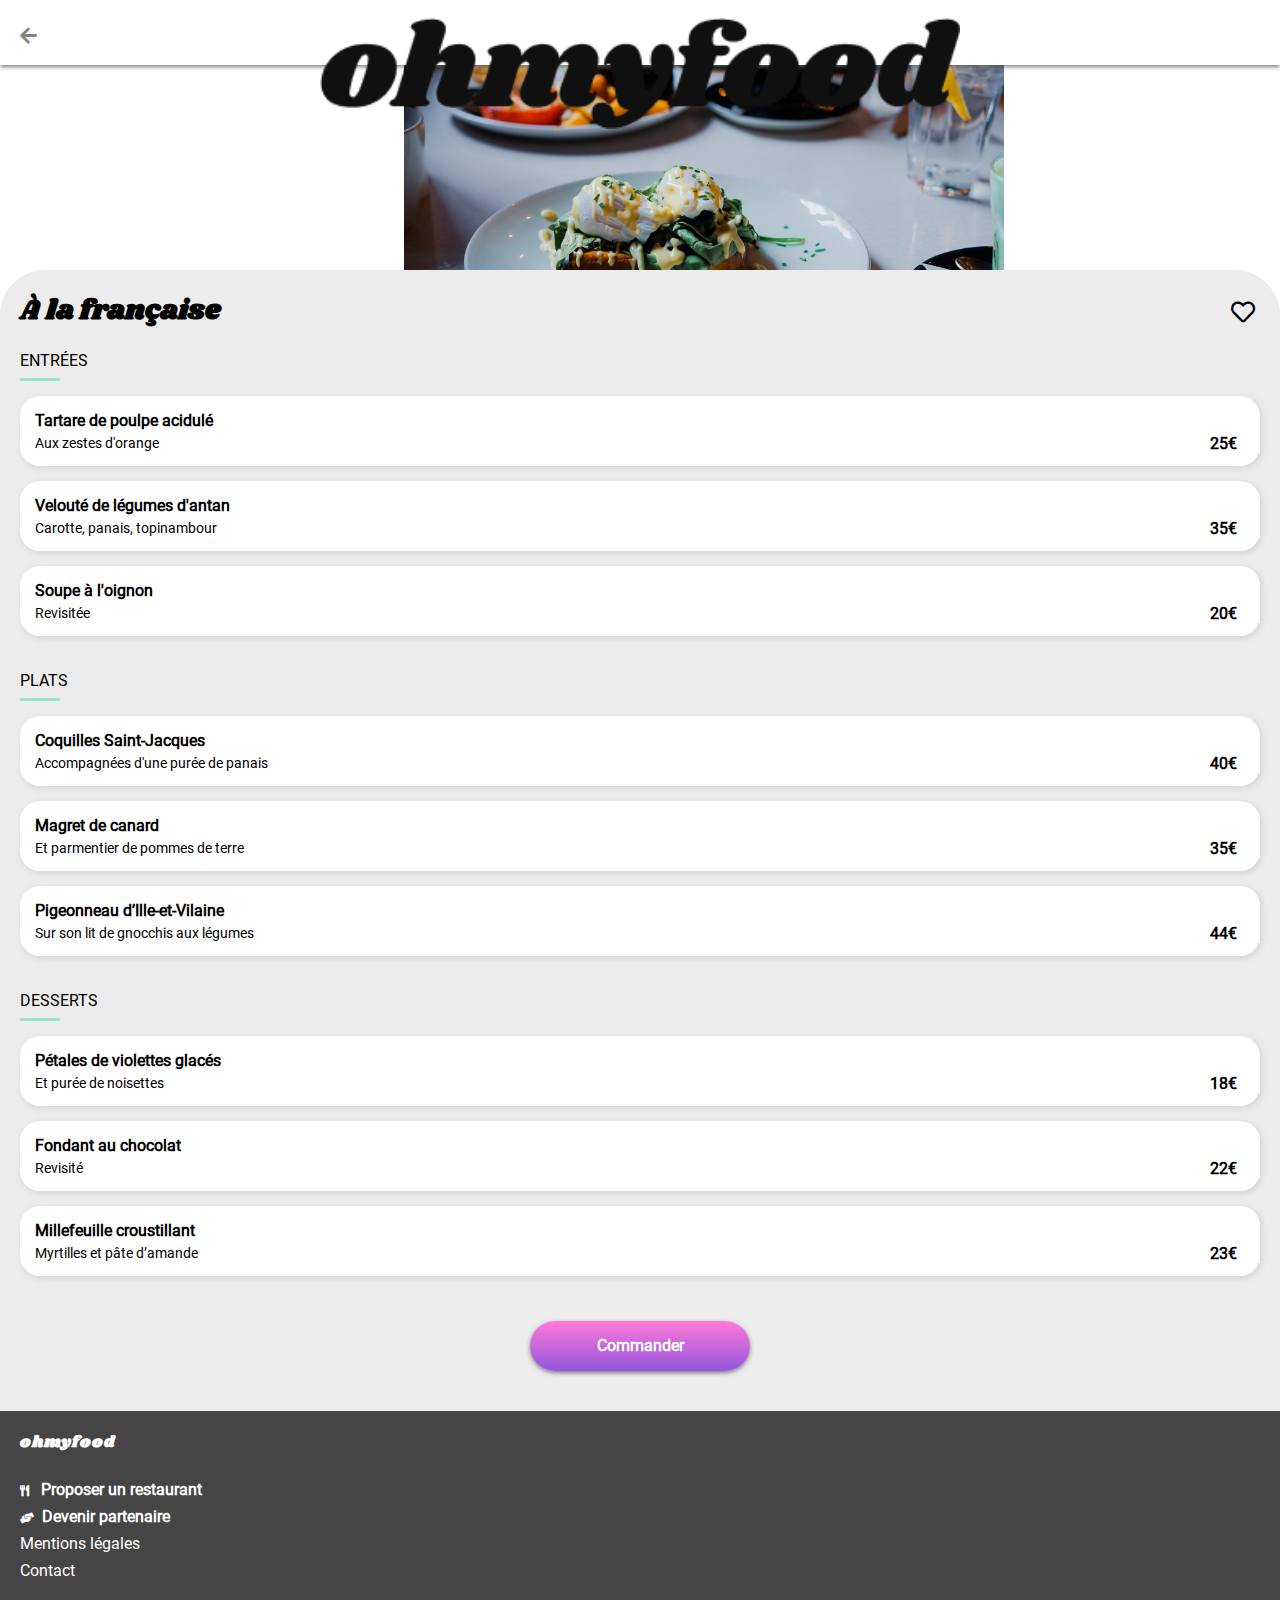
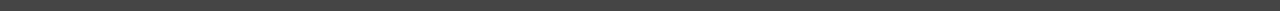
==== menu-alafrancaise.html @ ebbbd43d "pages css ok sauf icone check" ====
<!DOCTYPE html>
<html>
    <head>
        <meta charset="utf-8" />
        <meta name="viewport" content="width=device-width" />
        <link href="style.css" rel="stylesheet"/>
        <link href="font\fontawesome-free-5.15.1-web\css\all.css" rel="stylesheet"/>
        <title>À la française</title>
    </head>

<body>
    <header class="header-omf">
        <a href="index.html" class="header-omf__arrow"><i class="fas fa-arrow-left"></i></a> 
        <a href="#"><img src="img/img-logo.png" class="header-omf__logo"/></a>
    </header>

    <section class="underheader-omf">
            <img src="img/3-a-la-francaise-2.jpg" class="underheader-omf__picture"> 
    </section>                

    <section class="fond-gris-menu">
        <aside class="page-restaurant">

            <h1 class="page-restaurant__title">À la française</h1>
            <i class="far fa-heart"></i>
            <i class="fas fa-heart"></i>
            
            <article class="page-menu">
                <div class="page-menu__title">
                    <h2 class="page-menu__text">entrées</h2>
                    <div class="page-menu__line"></div>
                </div>
                <div class="page-menu__bloc">
                    <a href="#" class="page-menu__link">
                        <p class="page-menu__plat">Tartare de poulpe acidulé</p>
                        <p class="page-menu__accompagnement">Aux zestes d'orange</p>
                        <p class="page-menu__prix">25€</p>
                        <div class="page-menu__check">
                            <i class="fas fa-check-circle"></i>
                        </div>
                    </a>
                </div>
                <div class="page-menu__bloc">
                    <a href="#" class="page-menu__link">
                        <p class="page-menu__plat">Velouté de légumes d'antan</p>
                        <p class="page-menu__accompagnement">Carotte, panais, topinambour</p>
                        <p class="page-menu__prix">35€</p>
                        <div class="page-menu__check">
                            <i class="fas fa-check-circle"></i>
                        </div>
                    </a>
                </div>
                <div class="page-menu__bloc">
                    <a href="#" class="page-menu__link">
                        <p class="page-menu__plat">Soupe à l'oignon</p>
                        <p class="page-menu__accompagnement">Revisitée</p>
                        <p class="page-menu__prix">20€</p>
                        <div class="page-menu__check">
                            <i class="fas fa-check-circle"></i>
                        </div>
                    </a>
                </div>
            </article>

            <article class="page-menu">
                <div class="page-menu__title">
                    <h2 class="page-menu__text">plats</h2>
                    <div class="page-menu__line"></div>
                </div>
                <div class="page-menu__bloc">
                    <a href="#" class="page-menu__link">
                        <p class="page-menu__plat">Coquilles Saint-Jacques</p>
                        <p class="page-menu__accompagnement">Accompagnées d'une purée de panais</p>
                        <p class="page-menu__prix">40€</p>
                        <div class="page-menu__check">
                            <i class="fas fa-check-circle"></i>
                        </div>
                    </a>
                </div>
                <div class="page-menu__bloc">
                    <a href="#" class="page-menu__link">
                        <p class="page-menu__plat">Magret de canard</p>
                        <p class="page-menu__accompagnement">Et parmentier de pommes de terre</p>
                        <p class="page-menu__prix">35€</p>
                        <div class="page-menu__check">
                            <i class="fas fa-check-circle"></i>
                        </div>
                    </a>
                </div>
                <div class="page-menu__bloc">
                    <a href="#" class="page-menu__link">
                        <p class="page-menu__plat">Pigeonneau d’Ille-et-Vilaine</p>
                        <p class="page-menu__accompagnement">Sur son lit de gnocchis aux légumes</p>
                        <p class="page-menu__prix">44€</p>
                        <div class="page-menu__check">
                            <i class="fas fa-check-circle"></i>
                        </div>
                    </a>
                </div>
            </article>

            <article class="page-menu">
                <div class="page-menu__title">
                    <h2 class="page-menu__text">desserts</h2>
                    <div class="page-menu__line"></div>
                </div>
                <div class="page-menu__bloc">
                    <a href="#" class="page-menu__link">
                        <p class="page-menu__plat">Pétales de violettes glacés</p>
                        <p class="page-menu__accompagnement">Et purée de noisettes</p>
                        <p class="page-menu__prix">18€</p>
                        <div class="page-menu__check">
                            <i class="fas fa-check-circle"></i>
                        </div>
                    </a>
                </div>
                <div class="page-menu__bloc">
                    <a href="#" class="page-menu__link">
                        <p class="page-menu__plat">Fondant au chocolat</p>
                        <p class="page-menu__accompagnement">Revisité</p>
                        <p class="page-menu__prix">22€</p>
                        <div class="page-menu__check">
                            <i class="fas fa-check-circle"></i>
                        </div>
                    </a>
                </div>
                <div class="page-menu__bloc">
                    <a href="#" class="page-menu__link">
                        <p class="page-menu__plat">Millefeuille croustillant</p>
                        <p class="page-menu__accompagnement">Myrtilles et pâte d’amande</p>
                        <p class="page-menu__prix">23€</p>
                        <div class="page-menu__check">
                            <i class="fas fa-check-circle"></i>
                        </div>
                    </a>
                </div>
            </article>
        </aside>

        <a href="#" class="omf-btn">
            <p class="omf-btn__title">Commander</p> 
        </a>

    </section>

    <footer class="footer-omf">
        <div class="footer-omf__bloc">
            <h4 class="footer-omf__title">ohmyfood</h4>
            <p class="footer-omf__bloctext"><a href="#" class="footer-omf__bloclink"><i class="fas fa-utensils"></i> Proposer un restaurant</a></p>
            <p class="footer-omf__bloctext"><a href="#" class="footer-omf__bloclink"><i class="fas fa-hands-helping"></i>Devenir partenaire</a></p>
            <p class="footer-omf__bloctext"><a href="#" class="footer-omf__bloclinklight">Mentions légales</a></p>
            <p class="footer-omf__bloctext"></p><a href="#" class="footer-omf__bloclinklight">Contact</a></p>
        </div>
    </footer>
</body>
</html>
---- style.css ----
.header-omf {
  position: absolute;
  background: white;
  width: 100%;
  height: 65px;
  box-shadow: 0 2px 4px #636363cc;
}
.header-omf__arrow {
  text-decoration: none;
  color: #636363cc;
  font-weight: bold;
  font-size: 1.2rem;
  position: absolute;
  top: 25px;
  left: 20px;
}
.header-omf__arrow:hover {
  color: rgba(0, 0, 0, 0.8);
}
.header-omf__logo {
  display: block;
  margin: auto;
  margin-top: 18px;
  width: 50%;
}

.underheader-omf {
  overflow: hidden;
  height: 320px;
}
.underheader-omf__picture {
  height: 400px;
  width: 110%;
  object-fit: scale-down;
}

.under-header {
  background: #ececec;
  height: 410px;
}

.location {
  background: #d3d3d3;
}
.location__link {
  height: 100px;
  display: flex;
  align-items: flex-end;
  padding-bottom: 15px;
  margin-left: 100px;
  text-decoration: none;
  color: black;
  font-weight: bold;
  font-size: 1rem;
}
.location__text {
  margin: 0;
  margin-left: 20px;
}
.location .fas {
  margin-bottom: 2px;
}

.bloc-accroche__title {
  width: 250px;
  text-align: center;
  margin: 40px auto 20px auto;
}
.bloc-accroche__text {
  font-weight: normal;
  font-size: 1.1rem;
  text-align: center;
  margin: 0;
}

.bloc-title {
  font-weight: bold;
  font-size: 1.5rem;
  margin: 0;
}

.bloc-fonctionnement {
  height: 400px;
  padding-bottom: 40px;
  margin: 0px 20px;
  display: flex;
  flex-direction: column;
  justify-content: space-around;
}

.onglet-fonct {
  text-decoration: none;
  display: flex;
  align-items: center;
  background: #ececec;
  height: 80px;
  border-radius: 20px;
  margin-left: 10px;
  box-shadow: 2px 2px 7px #d3d3d3;
}
.onglet-fonct__ball {
  position: relative;
  margin-left: -10px;
  height: 27px;
  width: 27px;
  background: #9356DC;
  border-radius: 20px;
}
.onglet-fonct .fas {
  width: 15px;
  height: 15px;
  color: #636363cc;
  margin-left: 20px;
}
.onglet-fonct__numb {
  margin: 3px 0 0 9px;
  font-weight: bold;
  color: white;
}
.onglet-fonct__text {
  text-decoration: none;
  color: black;
  font-weight: bold;
  font-size: 1rem;
  margin-left: 18px;
}
.onglet-fonct:hover {
  background: #f2eafb;
}
.onglet-fonct:hover .fas {
  color: #9356DC;
}

.fond-gris {
  background: #ececec;
}
.fond-gris__withbr {
  border-radius: 20px;
}

.bloc-restaurant {
  height: 1150px;
  margin: 0px 20px;
  padding-bottom: 50px;
  display: flex;
  flex-direction: column;
  justify-content: space-around;
}

.bloc-title {
  margin-top: 40px;
}

.rest-prev {
  position: relative;
  background: white;
  height: 250px;
  border-radius: 20px;
  box-shadow: 2px 2px 7px #d3d3d3;
}
.rest-prev__link {
  text-decoration: none;
  color: black;
}
.rest-prev__card {
  overflow: hidden;
  height: 70%;
}
.rest-prev--cardpicture {
  border-radius: 20px 20px 0px 0px;
  width: 100%;
  height: 100%;
  object-fit: cover;
}
.rest-prev__new {
  position: absolute;
  right: 15px;
  top: 15px;
  background: #99E2D0;
  height: 30px;
  width: 80px;
  border-radius: 2px;
}
.rest-prev__newtext {
  font-size: 0.9rem;
  text-align: center;
  color: #278870;
  margin-top: 5px;
}
.rest-prev__title {
  margin: 15px 0px 5px 15px;
  font-weight: bold;
  font-size: 1rem;
}
.rest-prev__place {
  margin: 0px 0px 0px 15px;
  font-weight: normal;
  font-size: 1rem;
}
.rest-prev .far {
  font-size: 1.5rem;
  position: absolute;
  right: 25px;
  bottom: 25px;
}
.rest-prev .fas {
  font-size: 1.5rem;
  position: absolute;
  right: 25px;
  bottom: 25px;
  color: #9356DC;
  opacity: 0;
}
.rest-prev .fas:hover {
  opacity: 1;
}

.fond-gris-menu {
  position: relative;
  background-color: #ececec;
  border-radius: 45px 45px 0px 0px;
  margin-top: -50px;
  padding-bottom: 10px;
}

.page-restaurant {
  margin: 0px 20px;
}
.page-restaurant__title {
  font-family: "Shrikhand";
  font-size: 1.75rem;
  margin: 0;
  padding-top: 20px;
}
.page-restaurant .far {
  font-size: 1.5rem;
  position: absolute;
  right: 25px;
  bottom: none;
  top: 30px;
}
.page-restaurant .fas {
  font-size: 1.5rem;
  position: absolute;
  right: 25px;
  bottom: none;
  top: 30px;
  color: #9356DC;
  opacity: 0;
}
.page-restaurant .fas:hover {
  opacity: 1;
}

.page-menu {
  display: flex;
  flex-direction: column;
  height: auto;
}
.page-menu__title {
  margin-bottom: 15px;
}
.page-menu__text {
  text-transform: uppercase;
  font-size: 1rem;
  font-weight: normal;
  margin: 20px 0px 8px 0px;
}
.page-menu__line {
  background-color: #99E2D0;
  margin: 0;
  height: 3px;
  width: 40px;
}
.page-menu__bloc {
  margin-bottom: 15px;
  background: white;
  height: 70px;
  border-radius: 20px;
  box-shadow: 2px 2px 7px #d3d3d3;
  position: relative;
}
.page-menu__link {
  text-decoration: none;
  color: black;
  font-weight: bold;
  font-size: 1rem;
}
.page-menu__link:hover .page-menu__check {
  opacity: 1;
}
.page-menu__link:hover .page-menu__prix {
  right: 60px;
}
.page-menu__plat {
  margin: 15px 0px 5px 15px;
  font-weight: bold;
  font-size: 1rem;
}
.page-menu__accompagnement {
  margin: 0px 0px 0px 15px;
  font-weight: normal;
  font-size: 0.85rem;
  overflow-x: hidden;
}
.page-menu__prix {
  background-color: white;
  width: 50px;
  position: absolute;
  right: 0px;
  top: 22px;
}
.page-menu__check {
  position: absolute;
  background-color: #99E2D0;
  top: 0;
  bottom: 0;
  right: 0;
  width: 65px;
  border-radius: 0px 20px 20px 0px;
  opacity: 0;
}
.page-menu .fa-check-circle {
  color: white;
  opacity: 1;
}

.footer-omf {
  background: rgba(23, 23, 23, 0.8);
  height: 200px;
}
.footer-omf__bloc {
  margin: 0px 20px;
}
.footer-omf__title {
  color: white;
  font-family: "Shrikhand";
  letter-spacing: 0.05rem;
  margin: 0;
  padding: 20px 0px 18px 0px;
}
.footer-omf__bloctext {
  margin: 8px 0;
}
.footer-omf__bloctext .fas {
  font-size: 0.7rem;
  margin-right: 8px;
}
.footer-omf__bloclink {
  text-decoration: none;
  color: white;
  font-weight: bold;
  font-size: 1rem;
}
.footer-omf__bloclinklight {
  text-decoration: none;
  color: white;
  font-weight: normal;
  font-size: 1rem;
}

.omf-btn {
  display: block;
  text-decoration: none;
  width: 220px;
  height: 50px;
  margin: 30px auto;
  border-radius: 30px;
  background: linear-gradient(#FF79DA, #9356DC);
  box-shadow: 0 2px 4px #636363cc;
}
.omf-btn__title {
  text-align: center;
  padding-top: 15px;
  color: white;
  font-weight: bold;
}
.omf-btn:hover {
  background: #9356DC;
}

@font-face {
  font-family: "Roboto";
  src: url("font/Roboto-Regular.ttf");
  src: url("font/Roboto-Regular.ttf") format("truetype");
  font-weight: normal;
  font-style: normal;
}
@font-face {
  font-family: "Shrikhand";
  src: url("font/Shrikhand-Regular.ttf");
  src: url("font/Shrikhand-Regular.ttf") format("truetype");
  font-weight: lighter;
  font-style: normal;
}
body {
  font-family: "Roboto";
  width: 100%;
  margin: auto;
}

/*# sourceMappingURL=style.css.map */
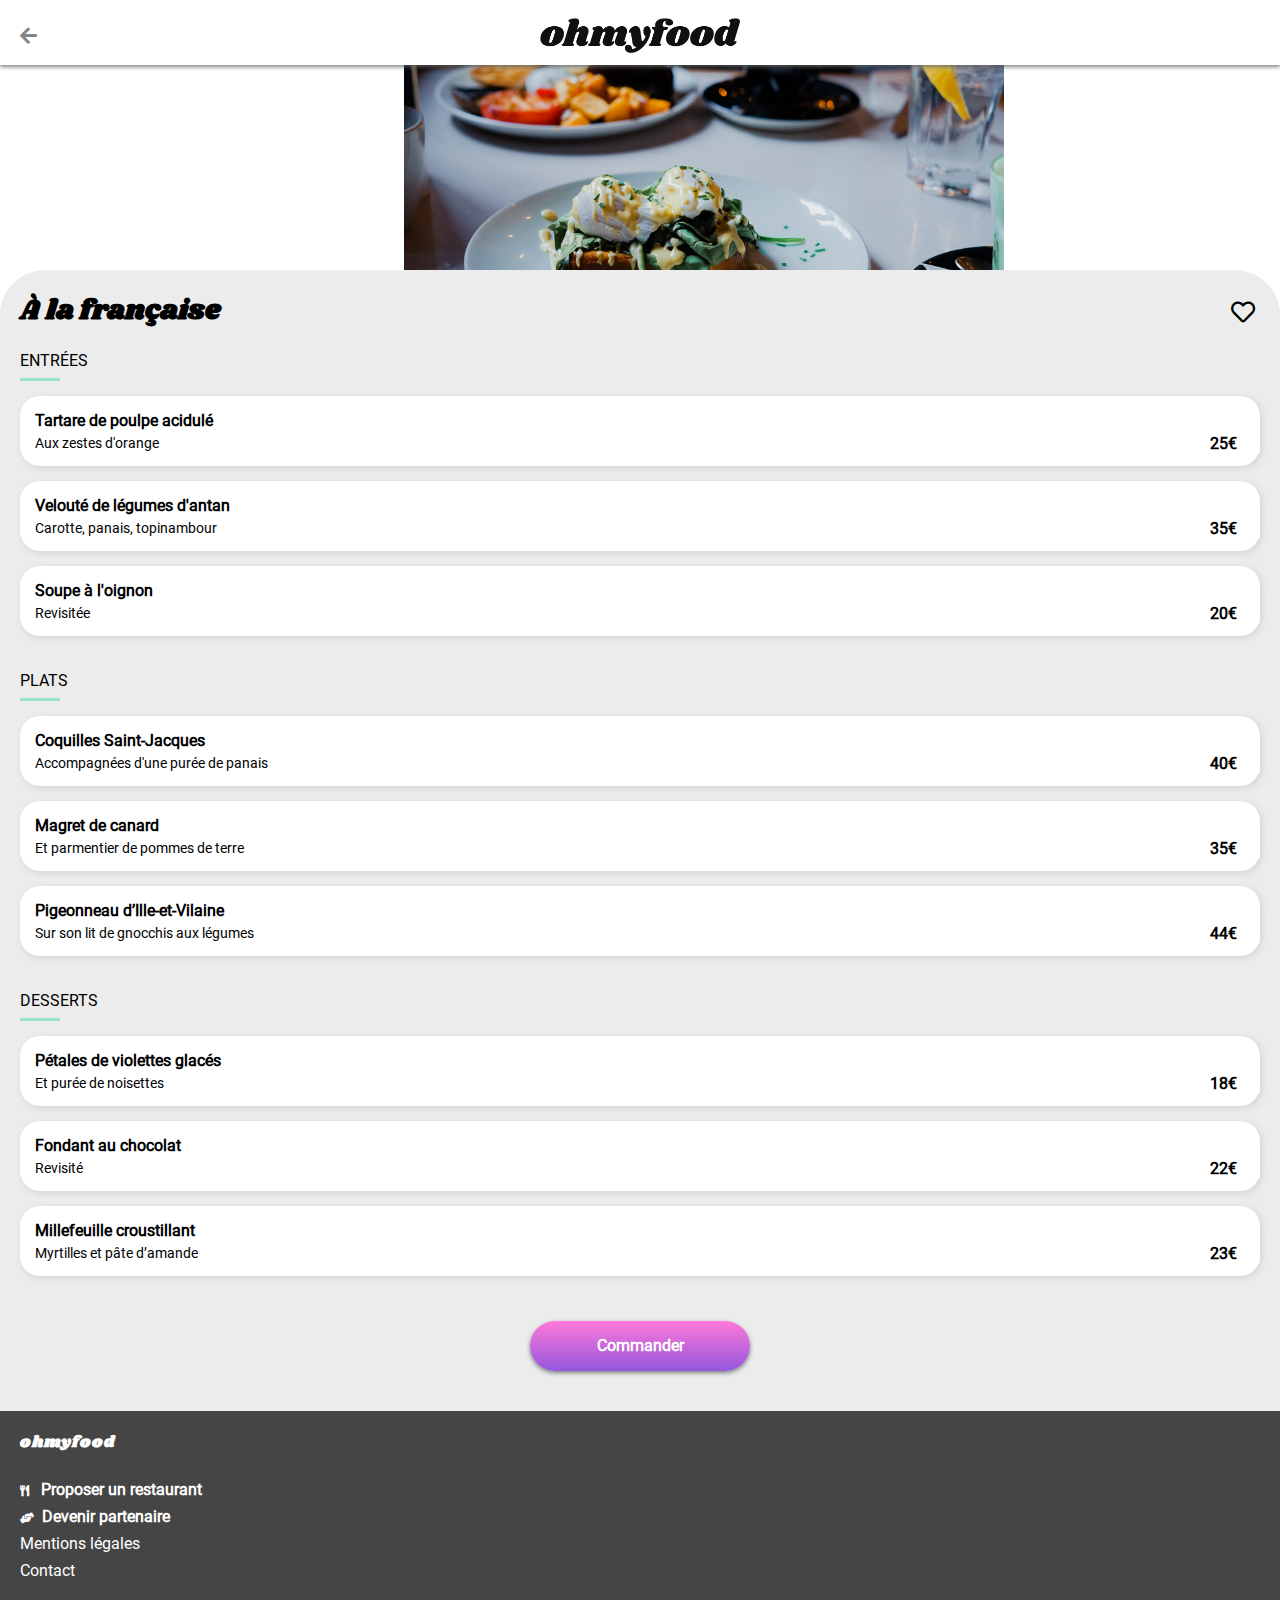
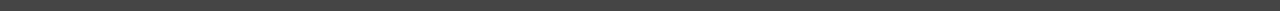
==== commit c7af8bd5: "start animation" ====
--- a/menu-alafrancaise.html
+++ b/menu-alafrancaise.html
@@ -31,34 +31,28 @@
                     <div class="page-menu__line"></div>
                 </div>
                 <div class="page-menu__bloc">
-                    <a href="#" class="page-menu__link">
                         <p class="page-menu__plat">Tartare de poulpe acidulé</p>
                         <p class="page-menu__accompagnement">Aux zestes d'orange</p>
                         <p class="page-menu__prix">25€</p>
                         <div class="page-menu__check">
                             <i class="fas fa-check-circle"></i>
                         </div>
-                    </a>
                 </div>
                 <div class="page-menu__bloc">
-                    <a href="#" class="page-menu__link">
                         <p class="page-menu__plat">Velouté de légumes d'antan</p>
                         <p class="page-menu__accompagnement">Carotte, panais, topinambour</p>
                         <p class="page-menu__prix">35€</p>
                         <div class="page-menu__check">
                             <i class="fas fa-check-circle"></i>
                         </div>
-                    </a>
                 </div>
                 <div class="page-menu__bloc">
-                    <a href="#" class="page-menu__link">
                         <p class="page-menu__plat">Soupe à l'oignon</p>
                         <p class="page-menu__accompagnement">Revisitée</p>
                         <p class="page-menu__prix">20€</p>
                         <div class="page-menu__check">
                             <i class="fas fa-check-circle"></i>
                         </div>
-                    </a>
                 </div>
             </article>
 
@@ -68,34 +62,28 @@
                     <div class="page-menu__line"></div>
                 </div>
                 <div class="page-menu__bloc">
-                    <a href="#" class="page-menu__link">
                         <p class="page-menu__plat">Coquilles Saint-Jacques</p>
                         <p class="page-menu__accompagnement">Accompagnées d'une purée de panais</p>
                         <p class="page-menu__prix">40€</p>
                         <div class="page-menu__check">
                             <i class="fas fa-check-circle"></i>
                         </div>
-                    </a>
                 </div>
                 <div class="page-menu__bloc">
-                    <a href="#" class="page-menu__link">
                         <p class="page-menu__plat">Magret de canard</p>
                         <p class="page-menu__accompagnement">Et parmentier de pommes de terre</p>
                         <p class="page-menu__prix">35€</p>
                         <div class="page-menu__check">
                             <i class="fas fa-check-circle"></i>
                         </div>
-                    </a>
                 </div>
                 <div class="page-menu__bloc">
-                    <a href="#" class="page-menu__link">
                         <p class="page-menu__plat">Pigeonneau d’Ille-et-Vilaine</p>
                         <p class="page-menu__accompagnement">Sur son lit de gnocchis aux légumes</p>
                         <p class="page-menu__prix">44€</p>
                         <div class="page-menu__check">
                             <i class="fas fa-check-circle"></i>
                         </div>
-                    </a>
                 </div>
             </article>
 
@@ -105,34 +93,28 @@
                     <div class="page-menu__line"></div>
                 </div>
                 <div class="page-menu__bloc">
-                    <a href="#" class="page-menu__link">
                         <p class="page-menu__plat">Pétales de violettes glacés</p>
                         <p class="page-menu__accompagnement">Et purée de noisettes</p>
                         <p class="page-menu__prix">18€</p>
                         <div class="page-menu__check">
                             <i class="fas fa-check-circle"></i>
                         </div>
-                    </a>
                 </div>
                 <div class="page-menu__bloc">
-                    <a href="#" class="page-menu__link">
                         <p class="page-menu__plat">Fondant au chocolat</p>
                         <p class="page-menu__accompagnement">Revisité</p>
                         <p class="page-menu__prix">22€</p>
                         <div class="page-menu__check">
                             <i class="fas fa-check-circle"></i>
                         </div>
-                    </a>
                 </div>
                 <div class="page-menu__bloc">
-                    <a href="#" class="page-menu__link">
                         <p class="page-menu__plat">Millefeuille croustillant</p>
                         <p class="page-menu__accompagnement">Myrtilles et pâte d’amande</p>
                         <p class="page-menu__prix">23€</p>
                         <div class="page-menu__check">
                             <i class="fas fa-check-circle"></i>
                         </div>
-                    </a>
                 </div>
             </article>
         </aside>
--- a/style.css
+++ b/style.css
@@ -21,7 +21,7 @@
   display: block;
   margin: auto;
   margin-top: 18px;
-  width: 50%;
+  width: 200px;
 }
 
 .underheader-omf {
@@ -70,7 +70,7 @@
   font-weight: normal;
   font-size: 1.1rem;
   text-align: center;
-  margin: 0;
+  margin: 0 20px;
 }
 
 .bloc-title {
@@ -197,13 +197,13 @@
   font-weight: normal;
   font-size: 1rem;
 }
-.rest-prev .far {
+.rest-prev .far.fa-heart {
   font-size: 1.5rem;
   position: absolute;
   right: 25px;
   bottom: 25px;
 }
-.rest-prev .fas {
+.rest-prev .fas.fa-heart {
   font-size: 1.5rem;
   position: absolute;
   right: 25px;
@@ -211,7 +211,7 @@
   color: #9356DC;
   opacity: 0;
 }
-.rest-prev .fas:hover {
+.rest-prev .fas.fa-heart:hover {
   opacity: 1;
 }
 
@@ -232,14 +232,14 @@
   margin: 0;
   padding-top: 20px;
 }
-.page-restaurant .far {
+.page-restaurant .far.fa-heart {
   font-size: 1.5rem;
   position: absolute;
   right: 25px;
   bottom: none;
   top: 30px;
 }
-.page-restaurant .fas {
+.page-restaurant .fas.fa-heart {
   font-size: 1.5rem;
   position: absolute;
   right: 25px;
@@ -248,7 +248,7 @@
   color: #9356DC;
   opacity: 0;
 }
-.page-restaurant .fas:hover {
+.page-restaurant .fas.fa-heart:hover {
   opacity: 1;
 }
 
@@ -280,16 +280,10 @@
   box-shadow: 2px 2px 7px #d3d3d3;
   position: relative;
 }
-.page-menu__link {
-  text-decoration: none;
-  color: black;
-  font-weight: bold;
-  font-size: 1rem;
-}
-.page-menu__link:hover .page-menu__check {
+.page-menu__bloc:hover .page-menu__check {
   opacity: 1;
 }
-.page-menu__link:hover .page-menu__prix {
+.page-menu__bloc:hover .page-menu__prix {
   right: 60px;
 }
 .page-menu__plat {
@@ -301,9 +295,10 @@
   margin: 0px 0px 0px 15px;
   font-weight: normal;
   font-size: 0.85rem;
-  overflow-x: hidden;
+  overflow: hidden;
 }
 .page-menu__prix {
+  font-weight: bold;
   background-color: white;
   width: 50px;
   position: absolute;
@@ -320,7 +315,11 @@
   border-radius: 0px 20px 20px 0px;
   opacity: 0;
 }
-.page-menu .fa-check-circle {
+.page-menu .fas.fa-check-circle {
+  position: absolute;
+  left: 20px;
+  top: 25px;
+  font-size: 1.5rem;
   color: white;
   opacity: 1;
 }
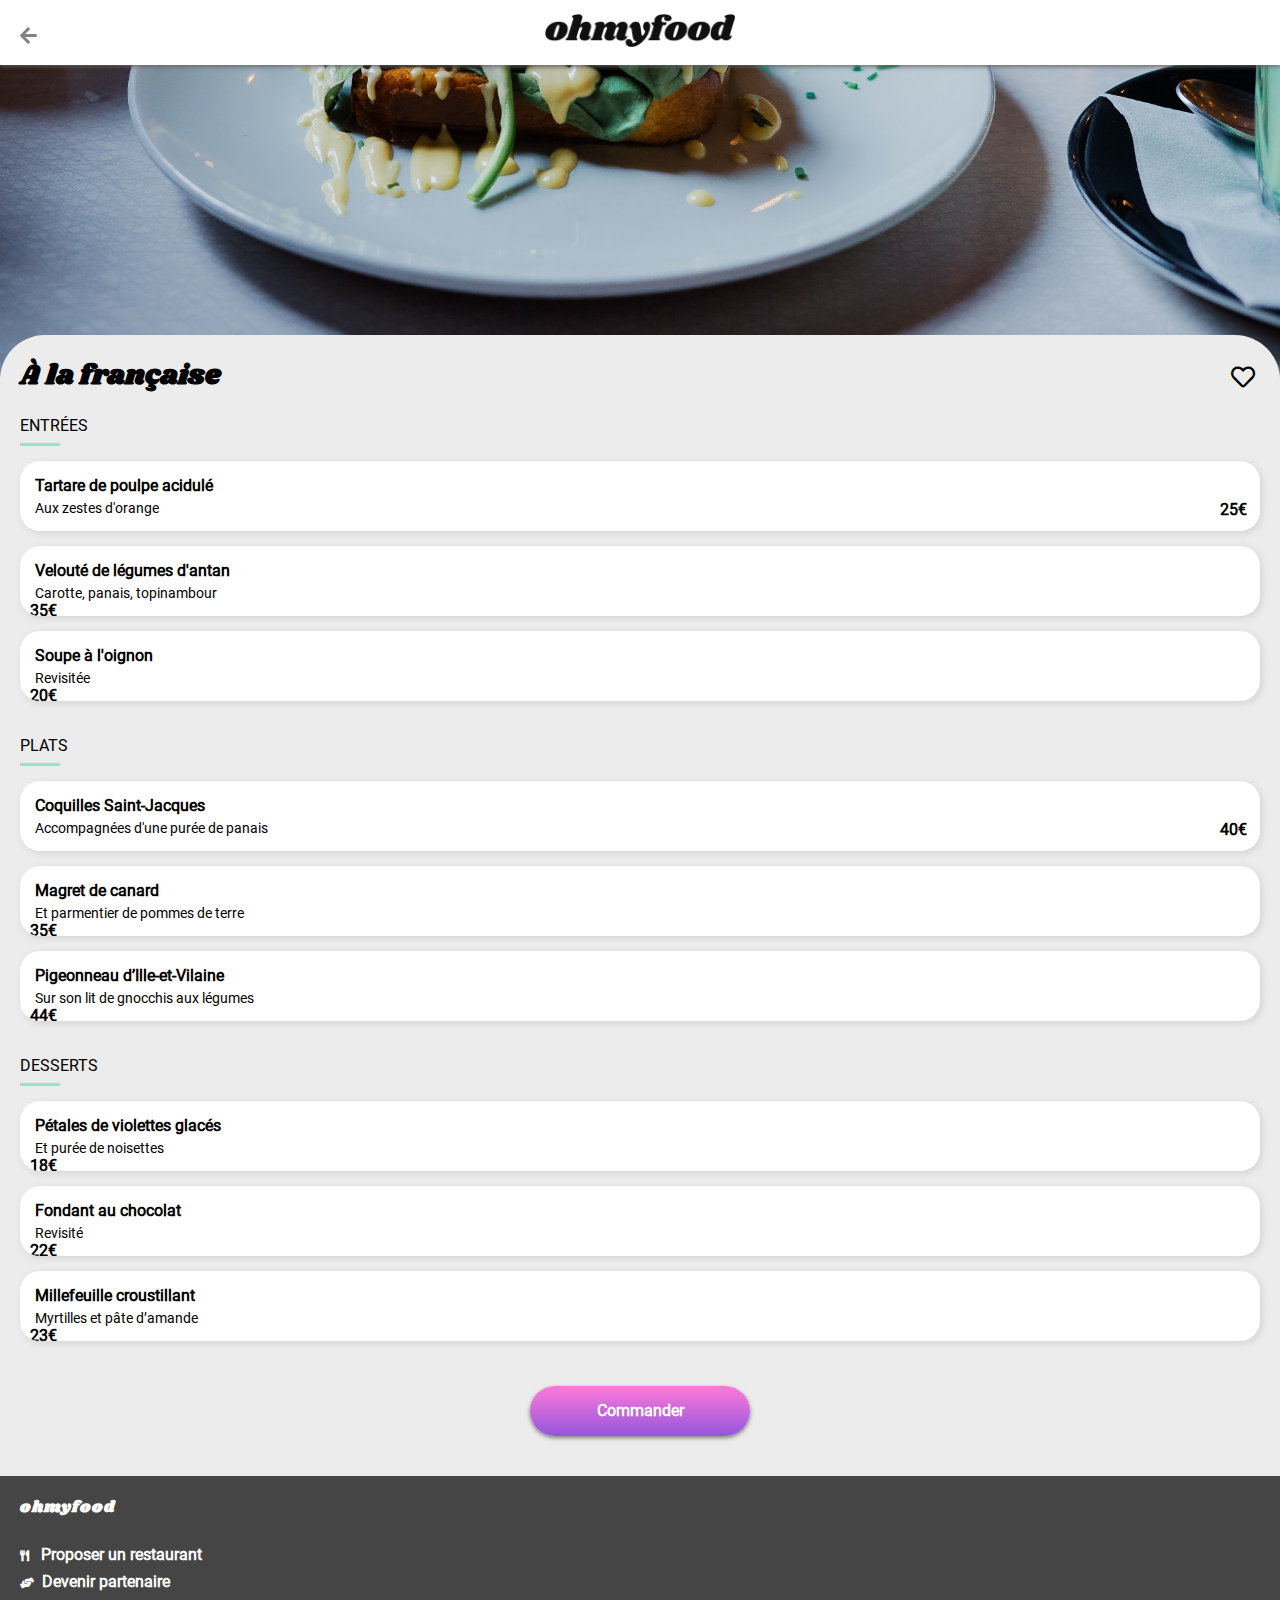
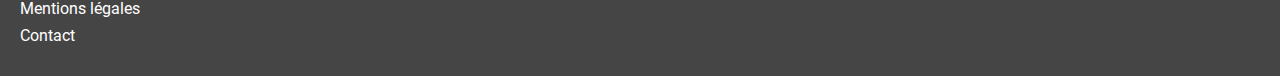
==== commit 84cbfa56: "animation menu ellipsis" ====
--- a/menu-alafrancaise.html
+++ b/menu-alafrancaise.html
@@ -32,8 +32,10 @@
                 </div>
                 <div class="page-menu__bloc">
                         <p class="page-menu__plat">Tartare de poulpe acidulé</p>
-                        <p class="page-menu__accompagnement">Aux zestes d'orange</p>
-                        <p class="page-menu__prix">25€</p>
+                        <div class="page-menu__accetprix">
+                            <p class="page-menu__accompagnement">Aux zestes d'orange</p>
+                            <p class="page-menu__prix">25€</p>
+                        </div>
                         <div class="page-menu__check">
                             <i class="fas fa-check-circle"></i>
                         </div>
@@ -63,8 +65,10 @@
                 </div>
                 <div class="page-menu__bloc">
                         <p class="page-menu__plat">Coquilles Saint-Jacques</p>
-                        <p class="page-menu__accompagnement">Accompagnées d'une purée de panais</p>
-                        <p class="page-menu__prix">40€</p>
+                        <div class="page-menu__accetprix">     
+                            <p class="page-menu__accompagnement">Accompagnées d'une purée de panais</p>  
+                            <p class="page-menu__prix">40€</p>
+                        </div>
                         <div class="page-menu__check">
                             <i class="fas fa-check-circle"></i>
                         </div>
--- a/style.css
+++ b/style.css
@@ -1,9 +1,27 @@
+@font-face {
+  font-family: "Roboto";
+  src: url("font/Roboto-Regular.ttf");
+  src: url("font/Roboto-Regular.ttf") format("truetype");
+  font-weight: normal;
+  font-style: normal;
+}
+@font-face {
+  font-family: "Shrikhand";
+  src: url("font/Shrikhand-Regular.ttf");
+  src: url("font/Shrikhand-Regular.ttf") format("truetype");
+  font-weight: lighter;
+  font-style: normal;
+}
 .header-omf {
-  position: absolute;
+  position: sticky;
+  top: 0;
   background: white;
-  width: 100%;
   height: 65px;
   box-shadow: 0 2px 4px #636363cc;
+  display: flex;
+  justify-content: center;
+  align-items: center;
+  z-index: 2;
 }
 .header-omf__arrow {
   text-decoration: none;
@@ -18,10 +36,45 @@
   color: rgba(0, 0, 0, 0.8);
 }
 .header-omf__logo {
-  display: block;
-  margin: auto;
-  margin-top: 18px;
-  width: 200px;
+  width: 190px;
+}
+
+.under-header {
+  background: #ececec;
+  padding-bottom: 30px;
+}
+
+.location {
+  background: #d3d3d3;
+}
+.location__link {
+  height: 50px;
+  display: flex;
+  justify-content: center;
+  align-items: center;
+  text-decoration: none;
+  color: black;
+  font-weight: bold;
+  font-size: 1rem;
+}
+.location__text {
+  margin: 0 25px;
+}
+.location .fas {
+  margin-bottom: 2px;
+}
+
+.bloc-accroche__title {
+  font-weight: bold;
+  font-size: 1.5rem;
+  text-align: center;
+  margin: 40px 50px 20px 50px;
+}
+.bloc-accroche__text {
+  font-weight: normal;
+  font-size: 1.1rem;
+  text-align: center;
+  margin: 0 20px;
 }
 
 .underheader-omf {
@@ -29,59 +82,20 @@
   height: 320px;
 }
 .underheader-omf__picture {
-  height: 400px;
-  width: 110%;
-  object-fit: scale-down;
-}
-
-.under-header {
-  background: #ececec;
-  height: 410px;
-}
-
-.location {
-  background: #d3d3d3;
-}
-.location__link {
-  height: 100px;
-  display: flex;
-  align-items: flex-end;
-  padding-bottom: 15px;
-  margin-left: 100px;
-  text-decoration: none;
-  color: black;
-  font-weight: bold;
-  font-size: 1rem;
-}
-.location__text {
-  margin: 0;
-  margin-left: 20px;
-}
-.location .fas {
-  margin-bottom: 2px;
-}
-
-.bloc-accroche__title {
-  width: 250px;
-  text-align: center;
-  margin: 40px auto 20px auto;
-}
-.bloc-accroche__text {
-  font-weight: normal;
-  font-size: 1.1rem;
-  text-align: center;
-  margin: 0 20px;
+  height: 100%;
+  width: 100%;
+  object-fit: cover;
+  object-position: center bottom;
 }
 
 .bloc-title {
   font-weight: bold;
   font-size: 1.5rem;
-  margin: 0;
+  margin: 50px 0 10px 0;
 }
 
 .bloc-fonctionnement {
-  height: 400px;
-  padding-bottom: 40px;
+  padding-bottom: 80px;
   margin: 0px 20px;
   display: flex;
   flex-direction: column;
@@ -96,6 +110,7 @@
   height: 80px;
   border-radius: 20px;
   margin-left: 10px;
+  margin-top: 25px;
   box-shadow: 2px 2px 7px #d3d3d3;
 }
 .onglet-fonct__ball {
@@ -113,7 +128,7 @@
   margin-left: 20px;
 }
 .onglet-fonct__numb {
-  margin: 3px 0 0 9px;
+  margin: 4px 0 0 9px;
   font-weight: bold;
   color: white;
 }
@@ -126,9 +141,11 @@
 }
 .onglet-fonct:hover {
   background: #f2eafb;
+  transition: 0.5s linear;
 }
 .onglet-fonct:hover .fas {
   color: #9356DC;
+  transition: 0.5s linear;
 }
 
 .fond-gris {
@@ -145,10 +162,6 @@
   display: flex;
   flex-direction: column;
   justify-content: space-around;
-}
-
-.bloc-title {
-  margin-top: 40px;
 }
 
 .rest-prev {
@@ -156,6 +169,7 @@
   background: white;
   height: 250px;
   border-radius: 20px;
+  margin-top: 25px;
   box-shadow: 2px 2px 7px #d3d3d3;
 }
 .rest-prev__link {
@@ -203,16 +217,23 @@
   right: 25px;
   bottom: 25px;
 }
+.rest-prev .far.fa-heart:hover {
+  opacity: 0;
+  transition: 0.01s;
+}
 .rest-prev .fas.fa-heart {
   font-size: 1.5rem;
   position: absolute;
   right: 25px;
   bottom: 25px;
-  color: #9356DC;
+  background: linear-gradient(#FF79DA, #9356DC);
+  -webkit-background-clip: text;
+  -webkit-text-fill-color: transparent;
   opacity: 0;
 }
 .rest-prev .fas.fa-heart:hover {
   opacity: 1;
+  transition: 0.3s ease-in-out;
 }
 
 .fond-gris-menu {
@@ -239,23 +260,29 @@
   bottom: none;
   top: 30px;
 }
+.page-restaurant .far.fa-heart:hover {
+  opacity: 0;
+  transition: 0.01s;
+}
 .page-restaurant .fas.fa-heart {
   font-size: 1.5rem;
   position: absolute;
   right: 25px;
   bottom: none;
   top: 30px;
-  color: #9356DC;
+  background: linear-gradient(#FF79DA, #9356DC);
+  -webkit-background-clip: text;
+  -webkit-text-fill-color: transparent;
   opacity: 0;
 }
 .page-restaurant .fas.fa-heart:hover {
   opacity: 1;
+  transition: 0.3s ease-in-out;
 }
 
 .page-menu {
   display: flex;
   flex-direction: column;
-  height: auto;
 }
 .page-menu__title {
   margin-bottom: 15px;
@@ -279,29 +306,43 @@
   border-radius: 20px;
   box-shadow: 2px 2px 7px #d3d3d3;
   position: relative;
+  overflow: hidden;
 }
 .page-menu__bloc:hover .page-menu__check {
-  opacity: 1;
+  transform: translateX(0px);
+  transition: 0.5s;
 }
 .page-menu__bloc:hover .page-menu__prix {
-  right: 60px;
+  transform: translateX(-60px);
+  transition: 0.5s;
+}
+.page-menu__bloc:hover .fas.fa-check-circle {
+  transform: rotate(360deg);
+  transition: 0.5s linear;
 }
 .page-menu__plat {
   margin: 15px 0px 5px 15px;
   font-weight: bold;
   font-size: 1rem;
 }
+.page-menu__accetprix {
+  display: flex;
+  justify-content: space-between;
+}
 .page-menu__accompagnement {
   margin: 0px 0px 0px 15px;
   font-weight: normal;
   font-size: 0.85rem;
+  text-overflow: ellipsis;
   overflow: hidden;
+  white-space: nowrap;
 }
 .page-menu__prix {
-  font-weight: bold;
+  margin: 0;
   background-color: white;
+  font-weight: bold;
+  padding-left: 10px;
   width: 50px;
-  position: absolute;
   right: 0px;
   top: 22px;
 }
@@ -312,8 +353,9 @@
   bottom: 0;
   right: 0;
   width: 65px;
+  transform-origin: right 50%;
   border-radius: 0px 20px 20px 0px;
-  opacity: 0;
+  transform: translateX(65px);
 }
 .page-menu .fas.fa-check-circle {
   position: absolute;
@@ -324,6 +366,32 @@
   opacity: 1;
 }
 
+.page-menu__title > :nth-of-type(2) {
+  animation: SlideDown 0.4s ease-in-out;
+}
+
+.page-menu > :nth-of-type(3) {
+  animation: SlideDown 0.8s ease-in-out;
+}
+
+.page-menu > :nth-of-type(4) {
+  animation: SlideDown 1.2s ease-in-out;
+}
+
+.page-menu > :nth-of-type(5) {
+  animation: SlideDown 1.6s ease-in-out;
+}
+
+@keyframes SlideDown {
+  from {
+    transform: translateY(70px);
+    opacity: 0;
+  }
+  to {
+    transform: translateY(0px);
+    opacity: 1;
+  }
+}
 .footer-omf {
   background: rgba(23, 23, 23, 0.8);
   height: 200px;
@@ -378,24 +446,14 @@
   background: #9356DC;
 }
 
-@font-face {
-  font-family: "Roboto";
-  src: url("font/Roboto-Regular.ttf");
-  src: url("font/Roboto-Regular.ttf") format("truetype");
-  font-weight: normal;
-  font-style: normal;
-}
-@font-face {
-  font-family: "Shrikhand";
-  src: url("font/Shrikhand-Regular.ttf");
-  src: url("font/Shrikhand-Regular.ttf") format("truetype");
-  font-weight: lighter;
-  font-style: normal;
-}
 body {
   font-family: "Roboto";
   width: 100%;
   margin: auto;
 }
 
+* {
+  box-sizing: border-box;
+}
+
 /*# sourceMappingURL=style.css.map */
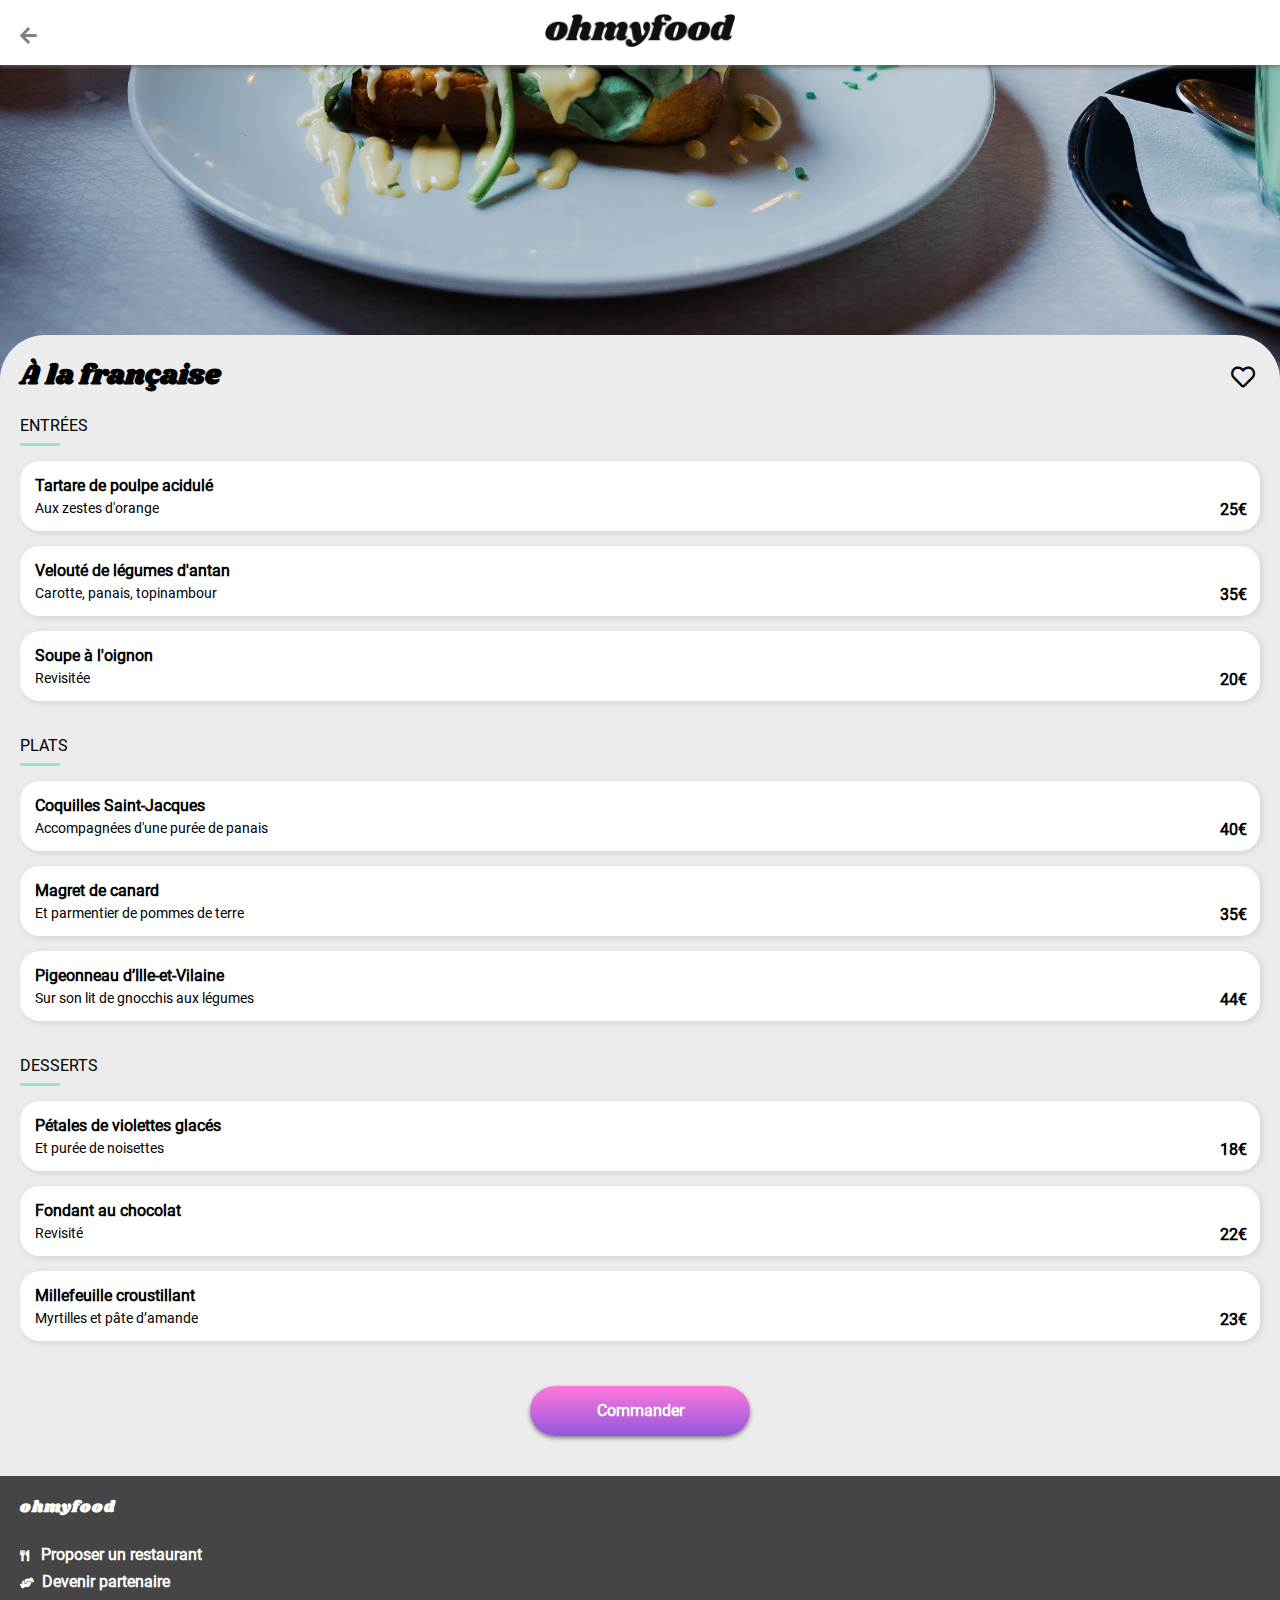
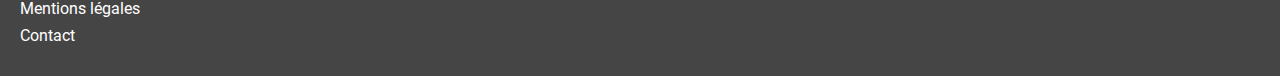
==== commit 87443526: "animation menu ellipsis ok" ====
--- a/menu-alafrancaise.html
+++ b/menu-alafrancaise.html
@@ -31,7 +31,7 @@
                     <div class="page-menu__line"></div>
                 </div>
                 <div class="page-menu__bloc">
-                        <p class="page-menu__plat">Tartare de poulpe acidulé</p>
+                        <h3 class="page-menu__plat">Tartare de poulpe acidulé</h3>
                         <div class="page-menu__accetprix">
                             <p class="page-menu__accompagnement">Aux zestes d'orange</p>
                             <p class="page-menu__prix">25€</p>
@@ -41,17 +41,21 @@
                         </div>
                 </div>
                 <div class="page-menu__bloc">
-                        <p class="page-menu__plat">Velouté de légumes d'antan</p>
-                        <p class="page-menu__accompagnement">Carotte, panais, topinambour</p>
-                        <p class="page-menu__prix">35€</p>
+                        <h3 class="page-menu__plat">Velouté de légumes d'antan</h3>
+                        <div class="page-menu__accetprix">
+                            <p class="page-menu__accompagnement">Carotte, panais, topinambour</p>
+                            <p class="page-menu__prix">35€</p>
+                        </div>
                         <div class="page-menu__check">
                             <i class="fas fa-check-circle"></i>
                         </div>
                 </div>
                 <div class="page-menu__bloc">
-                        <p class="page-menu__plat">Soupe à l'oignon</p>
-                        <p class="page-menu__accompagnement">Revisitée</p>
-                        <p class="page-menu__prix">20€</p>
+                        <h3 class="page-menu__plat">Soupe à l'oignon</h3>
+                        <div class="page-menu__accetprix">
+                            <p class="page-menu__accompagnement">Revisitée</p>
+                            <p class="page-menu__prix">20€</p>
+                        </div>
                         <div class="page-menu__check">
                             <i class="fas fa-check-circle"></i>
                         </div>
@@ -64,27 +68,31 @@
                     <div class="page-menu__line"></div>
                 </div>
                 <div class="page-menu__bloc">
-                        <p class="page-menu__plat">Coquilles Saint-Jacques</p>
+                        <h3 class="page-menu__plat">Coquilles Saint-Jacques</h3>
                         <div class="page-menu__accetprix">     
                             <p class="page-menu__accompagnement">Accompagnées d'une purée de panais</p>  
                             <p class="page-menu__prix">40€</p>
+                        </div>
+                            <div class="page-menu__check">
+                                <i class="fas fa-check-circle"></i>
+                            </div>     
+                </div>
+                <div class="page-menu__bloc">
+                        <h3 class="page-menu__plat">Magret de canard</h3>
+                        <div class="page-menu__accetprix"> 
+                            <p class="page-menu__accompagnement">Et parmentier de pommes de terre</p>
+                            <p class="page-menu__prix">35€</p>
                         </div>
                         <div class="page-menu__check">
                             <i class="fas fa-check-circle"></i>
                         </div>
                 </div>
                 <div class="page-menu__bloc">
-                        <p class="page-menu__plat">Magret de canard</p>
-                        <p class="page-menu__accompagnement">Et parmentier de pommes de terre</p>
-                        <p class="page-menu__prix">35€</p>
-                        <div class="page-menu__check">
-                            <i class="fas fa-check-circle"></i>
+                        <h3 class="page-menu__plat">Pigeonneau d’Ille-et-Vilaine</h3>
+                        <div class="page-menu__accetprix"> 
+                            <p class="page-menu__accompagnement">Sur son lit de gnocchis aux légumes</p>
+                            <p class="page-menu__prix">44€</p>
                         </div>
-                </div>
-                <div class="page-menu__bloc">
-                        <p class="page-menu__plat">Pigeonneau d’Ille-et-Vilaine</p>
-                        <p class="page-menu__accompagnement">Sur son lit de gnocchis aux légumes</p>
-                        <p class="page-menu__prix">44€</p>
                         <div class="page-menu__check">
                             <i class="fas fa-check-circle"></i>
                         </div>
@@ -97,25 +105,31 @@
                     <div class="page-menu__line"></div>
                 </div>
                 <div class="page-menu__bloc">
-                        <p class="page-menu__plat">Pétales de violettes glacés</p>
-                        <p class="page-menu__accompagnement">Et purée de noisettes</p>
-                        <p class="page-menu__prix">18€</p>
+                        <h3 class="page-menu__plat">Pétales de violettes glacés</h3>
+                        <div class="page-menu__accetprix"> 
+                            <p class="page-menu__accompagnement">Et purée de noisettes</p>
+                            <p class="page-menu__prix">18€</p>
+                        </div>
                         <div class="page-menu__check">
                             <i class="fas fa-check-circle"></i>
                         </div>
                 </div>
                 <div class="page-menu__bloc">
-                        <p class="page-menu__plat">Fondant au chocolat</p>
-                        <p class="page-menu__accompagnement">Revisité</p>
-                        <p class="page-menu__prix">22€</p>
+                        <h3 class="page-menu__plat">Fondant au chocolat</h3>
+                        <div class="page-menu__accetprix"> 
+                            <p class="page-menu__accompagnement">Revisité</p>
+                            <p class="page-menu__prix">22€</p>
+                        </div>
                         <div class="page-menu__check">
                             <i class="fas fa-check-circle"></i>
                         </div>
                 </div>
                 <div class="page-menu__bloc">
-                        <p class="page-menu__plat">Millefeuille croustillant</p>
-                        <p class="page-menu__accompagnement">Myrtilles et pâte d’amande</p>
-                        <p class="page-menu__prix">23€</p>
+                        <h3 class="page-menu__plat">Millefeuille croustillant</h3>
+                        <div class="page-menu__accetprix"> 
+                            <p class="page-menu__accompagnement">Myrtilles et pâte d’amande</p>
+                            <p class="page-menu__prix">23€</p>
+                        </div>
                         <div class="page-menu__check">
                             <i class="fas fa-check-circle"></i>
                         </div>
--- a/style.css
+++ b/style.css
@@ -308,14 +308,14 @@
   position: relative;
   overflow: hidden;
 }
+.page-menu__bloc:hover .page-menu__accetprix {
+  width: 80%;
+  transition: 0.5s;
+}
 .page-menu__bloc:hover .page-menu__check {
   transform: translateX(0px);
   transition: 0.5s;
 }
-.page-menu__bloc:hover .page-menu__prix {
-  transform: translateX(-60px);
-  transition: 0.5s;
-}
 .page-menu__bloc:hover .fas.fa-check-circle {
   transform: rotate(360deg);
   transition: 0.5s linear;
@@ -328,14 +328,17 @@
 .page-menu__accetprix {
   display: flex;
   justify-content: space-between;
+  overflow: hidden;
+  width: 100%;
+  transform-origin: left 50%;
 }
 .page-menu__accompagnement {
   margin: 0px 0px 0px 15px;
   font-weight: normal;
   font-size: 0.85rem;
+  white-space: nowrap;
+  overflow: hidden;
   text-overflow: ellipsis;
-  overflow: hidden;
-  white-space: nowrap;
 }
 .page-menu__prix {
   margin: 0;
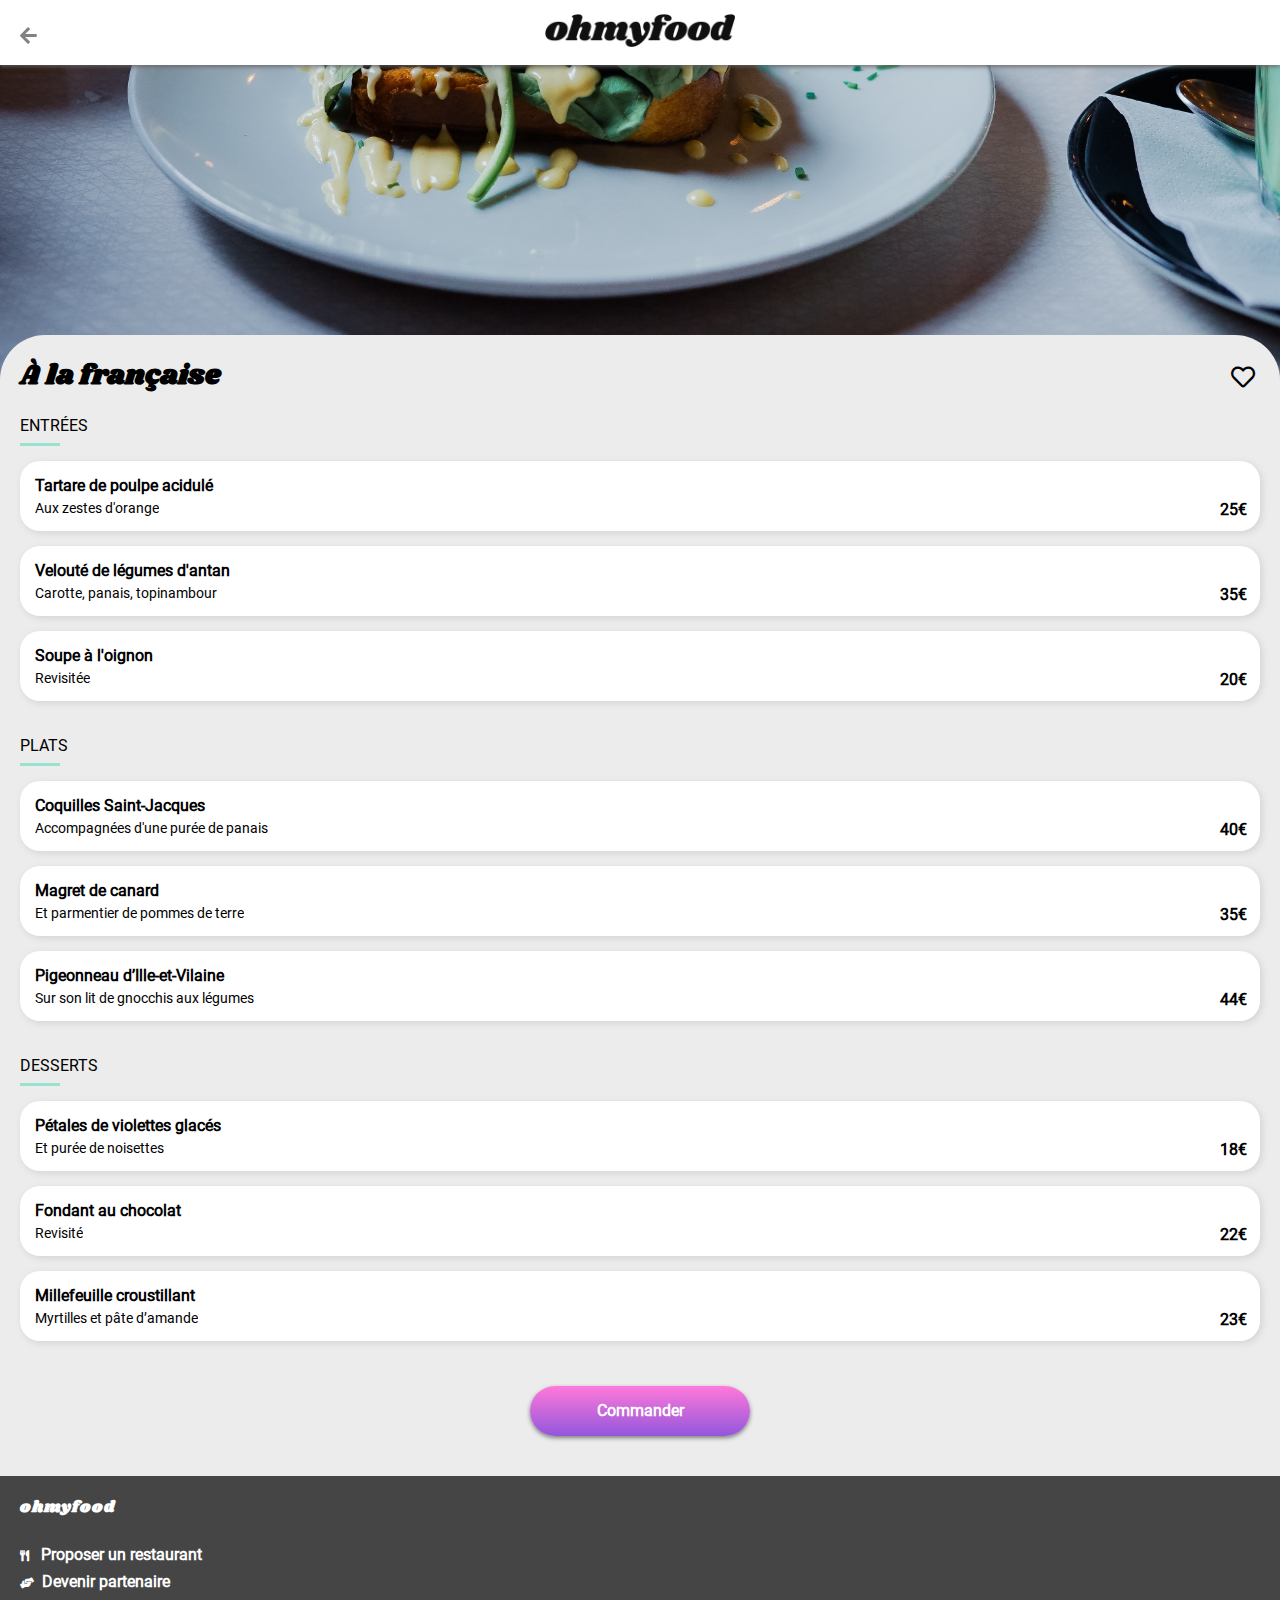
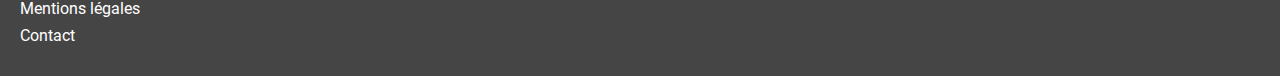
==== commit b120e0b1: "animation + CSS ok" ====
--- a/menu-alafrancaise.html
+++ b/menu-alafrancaise.html
@@ -4,18 +4,18 @@
         <meta charset="utf-8" />
         <meta name="viewport" content="width=device-width" />
         <link href="style.css" rel="stylesheet"/>
-        <link href="font\fontawesome-free-5.15.1-web\css\all.css" rel="stylesheet"/>
+        <link href="font/fontawesome-free-5.15.1-web/css/all.css" rel="stylesheet"/>
         <title>À la française</title>
     </head>
 
 <body>
     <header class="header-omf">
         <a href="index.html" class="header-omf__arrow"><i class="fas fa-arrow-left"></i></a> 
-        <a href="#"><img src="img/img-logo.png" class="header-omf__logo"/></a>
+        <a href="#"><img src="img/img-logo.png" alt="logo"  class="header-omf__logo"/></a>
     </header>
 
     <section class="underheader-omf">
-            <img src="img/3-a-la-francaise-2.jpg" class="underheader-omf__picture"> 
+            <img src="img/3-a-la-francaise-2.jpg" alt="a-la-francaise" class="underheader-omf__picture"> 
     </section>                
 
     <section class="fond-gris-menu">
--- a/style.css
+++ b/style.css
@@ -9,7 +9,7 @@
   font-family: "Shrikhand";
   src: url("font/Shrikhand-Regular.ttf");
   src: url("font/Shrikhand-Regular.ttf") format("truetype");
-  font-weight: lighter;
+  font-weight: normal;
   font-style: normal;
 }
 .header-omf {
@@ -257,7 +257,7 @@
   font-size: 1.5rem;
   position: absolute;
   right: 25px;
-  bottom: none;
+  bottom: 0;
   top: 30px;
 }
 .page-restaurant .far.fa-heart:hover {
@@ -268,7 +268,7 @@
   font-size: 1.5rem;
   position: absolute;
   right: 25px;
-  bottom: none;
+  bottom: 0;
   top: 30px;
   background: linear-gradient(#FF79DA, #9356DC);
   -webkit-background-clip: text;
@@ -342,12 +342,9 @@
 }
 .page-menu__prix {
   margin: 0;
-  background-color: white;
   font-weight: bold;
   padding-left: 10px;
   width: 50px;
-  right: 0px;
-  top: 22px;
 }
 .page-menu__check {
   position: absolute;
@@ -359,6 +356,7 @@
   transform-origin: right 50%;
   border-radius: 0px 20px 20px 0px;
   transform: translateX(65px);
+  overflow: hidden;
 }
 .page-menu .fas.fa-check-circle {
   position: absolute;
@@ -430,6 +428,7 @@
 }
 
 .omf-btn {
+  position: relative;
   display: block;
   text-decoration: none;
   width: 220px;
@@ -438,6 +437,7 @@
   border-radius: 30px;
   background: linear-gradient(#FF79DA, #9356DC);
   box-shadow: 0 2px 4px #636363cc;
+  z-index: 1;
 }
 .omf-btn__title {
   text-align: center;
@@ -445,8 +445,21 @@
   color: white;
   font-weight: bold;
 }
-.omf-btn:hover {
-  background: #9356DC;
+.omf-btn:hover::after {
+  opacity: 1;
+}
+.omf-btn::after {
+  content: "";
+  position: absolute;
+  border-radius: 30px;
+  top: 0;
+  right: 0;
+  bottom: 0;
+  left: 0;
+  background: linear-gradient(#9356DC, #ae80e5);
+  opacity: 0;
+  z-index: -1;
+  transition: opacity 250ms;
 }
 
 body {
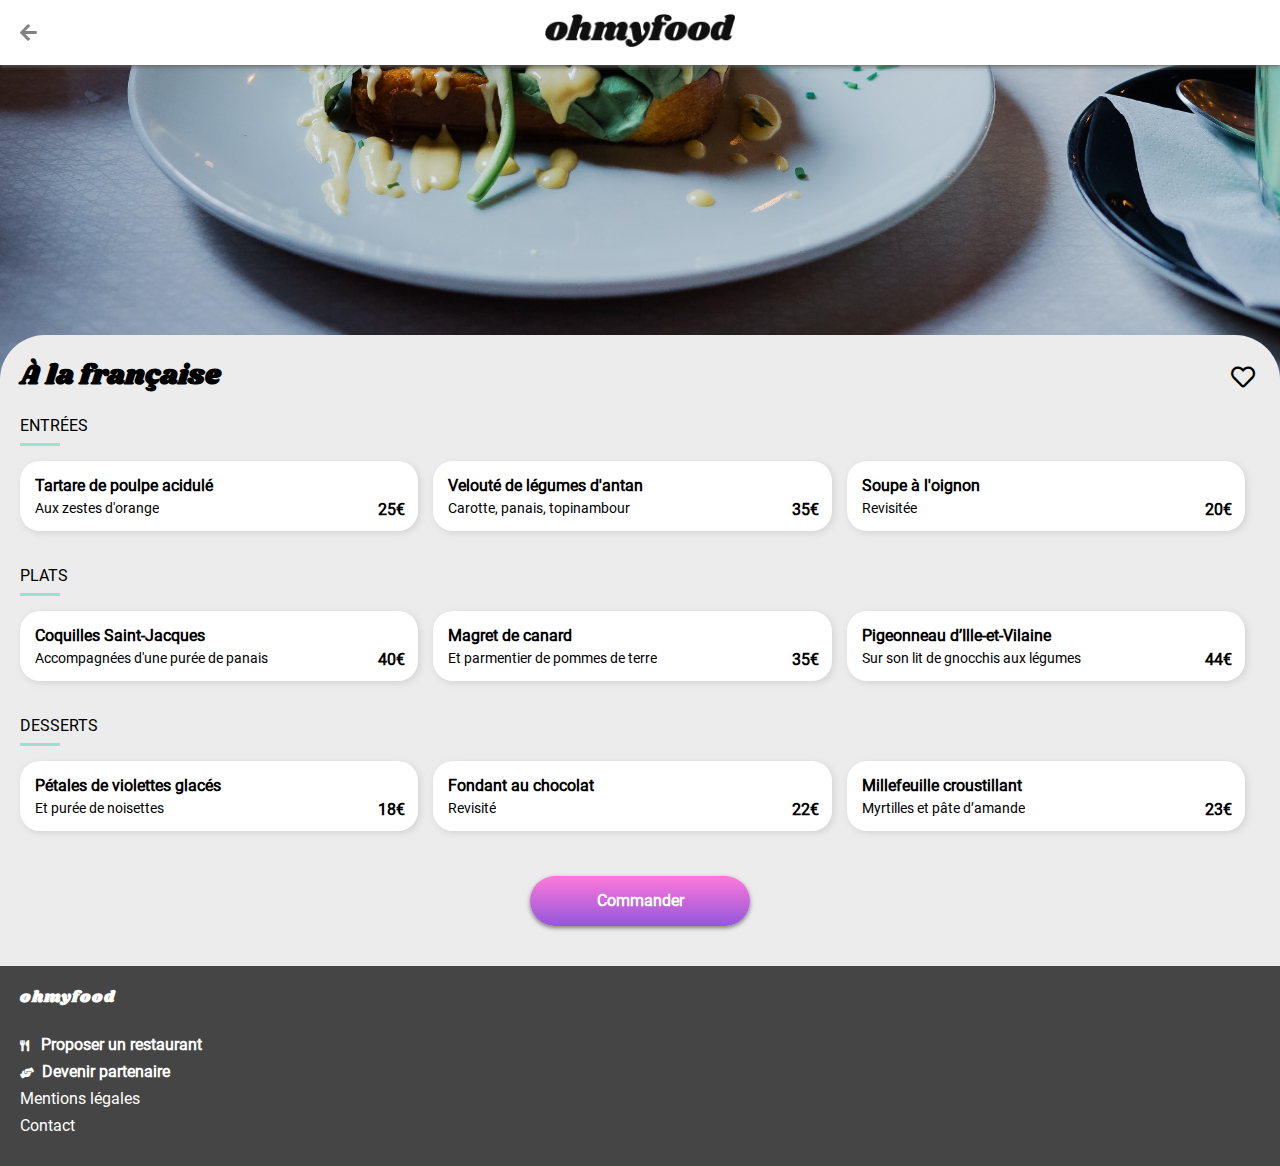
==== commit 7eaef0de: "desktop version" ====
--- a/menu-alafrancaise.html
+++ b/menu-alafrancaise.html
@@ -25,11 +25,11 @@
             <i class="far fa-heart"></i>
             <i class="fas fa-heart"></i>
             
+            <div class="page-menu__title">
+                <h2 class="page-menu__text">entrées</h2>
+                <div class="page-menu__line"></div>
+            </div>
             <article class="page-menu">
-                <div class="page-menu__title">
-                    <h2 class="page-menu__text">entrées</h2>
-                    <div class="page-menu__line"></div>
-                </div>
                 <div class="page-menu__bloc">
                         <h3 class="page-menu__plat">Tartare de poulpe acidulé</h3>
                         <div class="page-menu__accetprix">
@@ -62,11 +62,11 @@
                 </div>
             </article>
 
+            <div class="page-menu__title">
+                <h2 class="page-menu__text">plats</h2>
+                <div class="page-menu__line"></div>
+            </div>
             <article class="page-menu">
-                <div class="page-menu__title">
-                    <h2 class="page-menu__text">plats</h2>
-                    <div class="page-menu__line"></div>
-                </div>
                 <div class="page-menu__bloc">
                         <h3 class="page-menu__plat">Coquilles Saint-Jacques</h3>
                         <div class="page-menu__accetprix">     
@@ -99,11 +99,11 @@
                 </div>
             </article>
 
+            <div class="page-menu__title">
+                <h2 class="page-menu__text">desserts</h2>
+                <div class="page-menu__line"></div>
+            </div>
             <article class="page-menu">
-                <div class="page-menu__title">
-                    <h2 class="page-menu__text">desserts</h2>
-                    <div class="page-menu__line"></div>
-                </div>
                 <div class="page-menu__bloc">
                         <h3 class="page-menu__plat">Pétales de violettes glacés</h3>
                         <div class="page-menu__accetprix"> 
--- a/style.css
+++ b/style.css
@@ -29,8 +29,9 @@
   font-weight: bold;
   font-size: 1.2rem;
   position: absolute;
-  top: 25px;
   left: 20px;
+  top: 50%;
+  transform: translateY(-50%);
 }
 .header-omf__arrow:hover {
   color: rgba(0, 0, 0, 0.8);
@@ -91,26 +92,25 @@
 .bloc-title {
   font-weight: bold;
   font-size: 1.5rem;
-  margin: 50px 0 10px 0;
+  padding: 50px 0 10px 20px;
+  margin: 0;
 }
 
 .bloc-fonctionnement {
-  padding-bottom: 80px;
-  margin: 0px 20px;
+  padding-bottom: 50px;
   display: flex;
   flex-direction: column;
   justify-content: space-around;
 }
 
 .onglet-fonct {
+  width: 100%;
   text-decoration: none;
   display: flex;
   align-items: center;
   background: #ececec;
-  height: 80px;
   border-radius: 20px;
-  margin-left: 10px;
-  margin-top: 25px;
+  margin: 10px 20px 10px 25px;
   box-shadow: 2px 2px 7px #d3d3d3;
 }
 .onglet-fonct__ball {
@@ -137,7 +137,8 @@
   color: black;
   font-weight: bold;
   font-size: 1rem;
-  margin-left: 18px;
+  padding: 27px;
+  margin: 0;
 }
 .onglet-fonct:hover {
   background: #f2eafb;
@@ -156,8 +157,6 @@
 }
 
 .bloc-restaurant {
-  height: 1150px;
-  margin: 0px 20px;
   padding-bottom: 50px;
   display: flex;
   flex-direction: column;
@@ -169,7 +168,7 @@
   background: white;
   height: 250px;
   border-radius: 20px;
-  margin-top: 25px;
+  margin: 20px;
   box-shadow: 2px 2px 7px #d3d3d3;
 }
 .rest-prev__link {
@@ -191,15 +190,14 @@
   right: 15px;
   top: 15px;
   background: #99E2D0;
-  height: 30px;
-  width: 80px;
   border-radius: 2px;
 }
 .rest-prev__newtext {
+  display: block;
   font-size: 0.9rem;
   text-align: center;
   color: #278870;
-  margin-top: 5px;
+  padding: 8px;
 }
 .rest-prev__title {
   margin: 15px 0px 5px 15px;
@@ -216,10 +214,6 @@
   position: absolute;
   right: 25px;
   bottom: 25px;
-}
-.rest-prev .far.fa-heart:hover {
-  opacity: 0;
-  transition: 0.01s;
 }
 .rest-prev .fas.fa-heart {
   font-size: 1.5rem;
@@ -236,6 +230,17 @@
   transition: 0.3s ease-in-out;
 }
 
+@media screen and (min-width: 380px) {
+  .bloc-fonctionnement {
+    flex-direction: row;
+    justify-content: space-between;
+  }
+
+  .bloc-restaurant {
+    flex-direction: row;
+    justify-content: space-between;
+  }
+}
 .fond-gris-menu {
   position: relative;
   background-color: #ececec;
@@ -257,7 +262,6 @@
   font-size: 1.5rem;
   position: absolute;
   right: 25px;
-  bottom: 0;
   top: 30px;
 }
 .page-restaurant .far.fa-heart:hover {
@@ -268,7 +272,6 @@
   font-size: 1.5rem;
   position: absolute;
   right: 25px;
-  bottom: 0;
   top: 30px;
   background: linear-gradient(#FF79DA, #9356DC);
   -webkit-background-clip: text;
@@ -300,25 +303,26 @@
   width: 40px;
 }
 .page-menu__bloc {
-  margin-bottom: 15px;
+  margin: 0 15px 15px 0;
   background: white;
   height: 70px;
+  width: 100%;
   border-radius: 20px;
   box-shadow: 2px 2px 7px #d3d3d3;
   position: relative;
   overflow: hidden;
 }
 .page-menu__bloc:hover .page-menu__accetprix {
-  width: 80%;
-  transition: 0.5s;
+  width: calc(100% - 65px);
+  transition: width 0.5s ease-in-out;
 }
 .page-menu__bloc:hover .page-menu__check {
   transform: translateX(0px);
-  transition: 0.5s;
+  transition: 0.5s ease-in-out;
 }
 .page-menu__bloc:hover .fas.fa-check-circle {
   transform: rotate(360deg);
-  transition: 0.5s linear;
+  transition: rotate 0.5s ease-in-out;
 }
 .page-menu__plat {
   margin: 15px 0px 5px 15px;
@@ -331,6 +335,7 @@
   overflow: hidden;
   width: 100%;
   transform-origin: left 50%;
+  transition-duration: 0.5s;
 }
 .page-menu__accompagnement {
   margin: 0px 0px 0px 15px;
@@ -357,6 +362,7 @@
   border-radius: 0px 20px 20px 0px;
   transform: translateX(65px);
   overflow: hidden;
+  transition-duration: 0.5s;
 }
 .page-menu .fas.fa-check-circle {
   position: absolute;
@@ -393,6 +399,12 @@
     opacity: 1;
   }
 }
+@media screen and (min-width: 380px) {
+  .page-menu {
+    display: flex;
+    flex-direction: row;
+  }
+}
 .footer-omf {
   background: rgba(23, 23, 23, 0.8);
   height: 200px;
